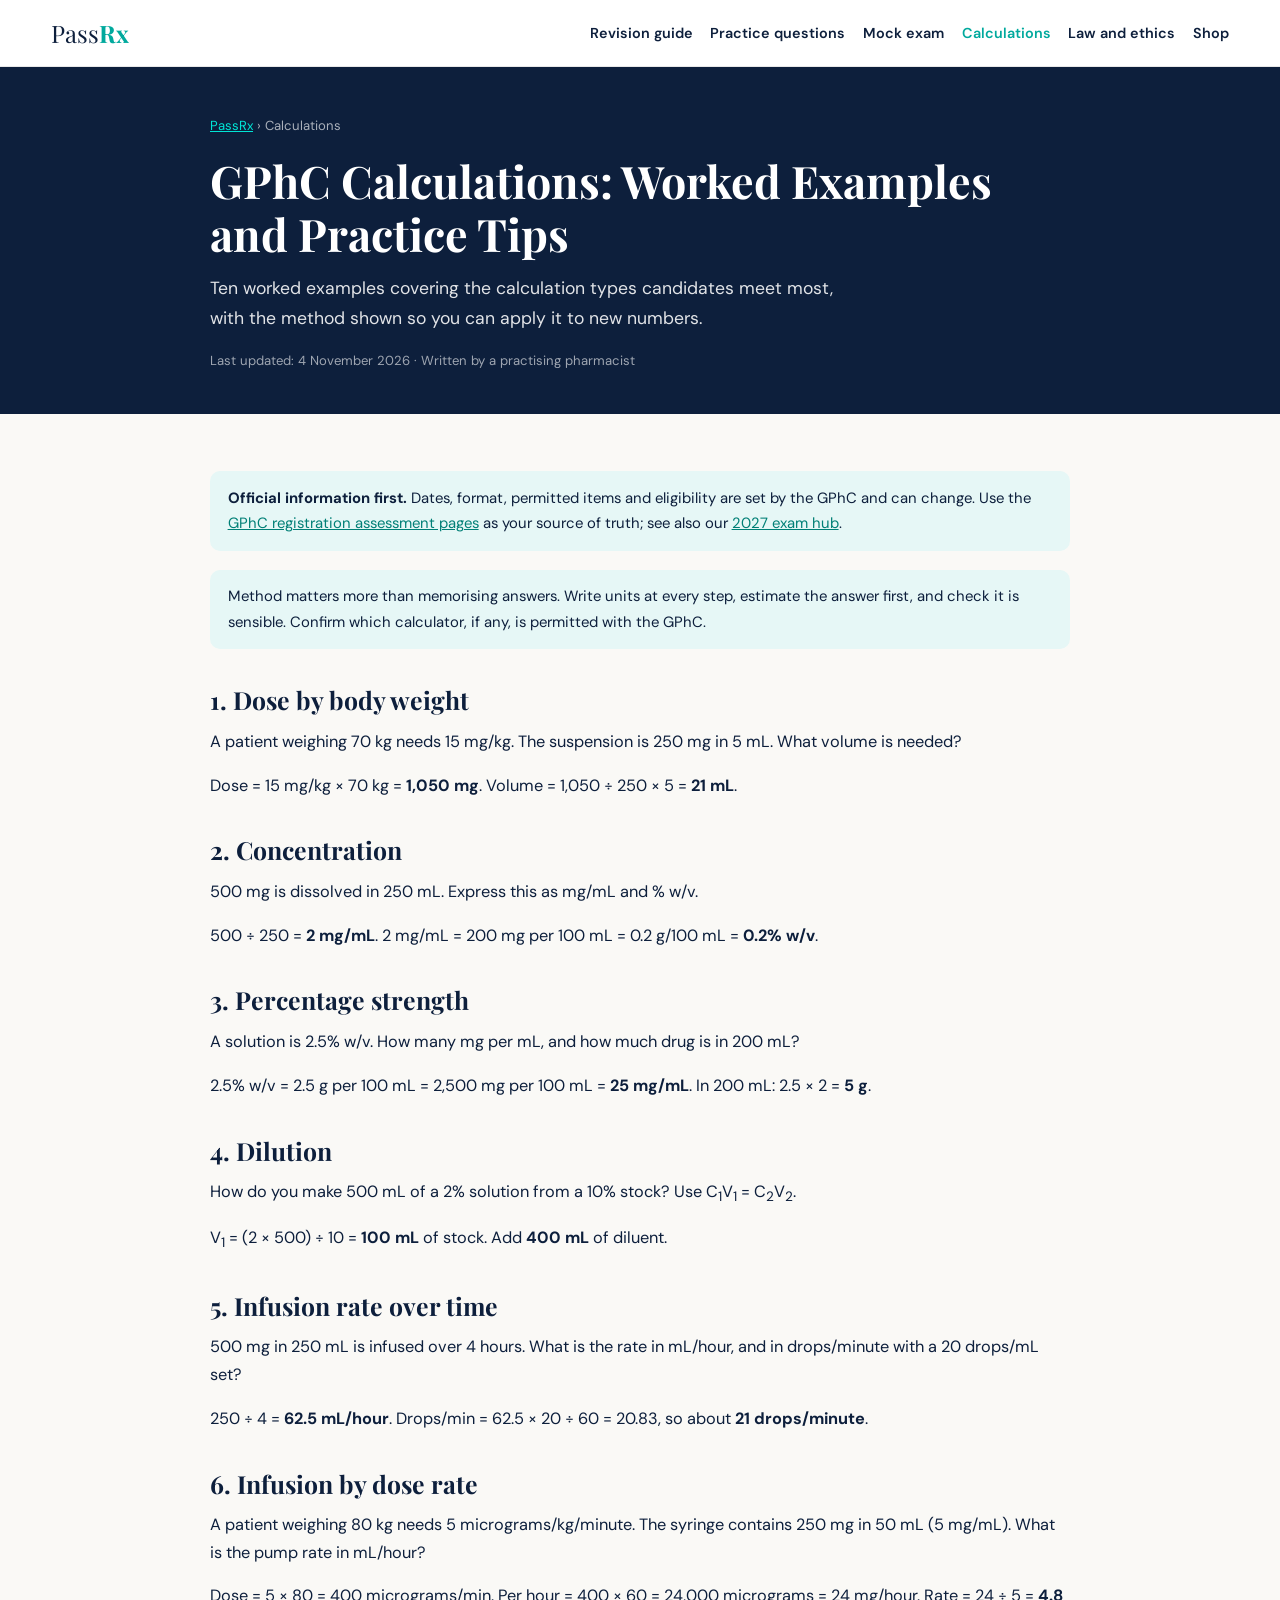
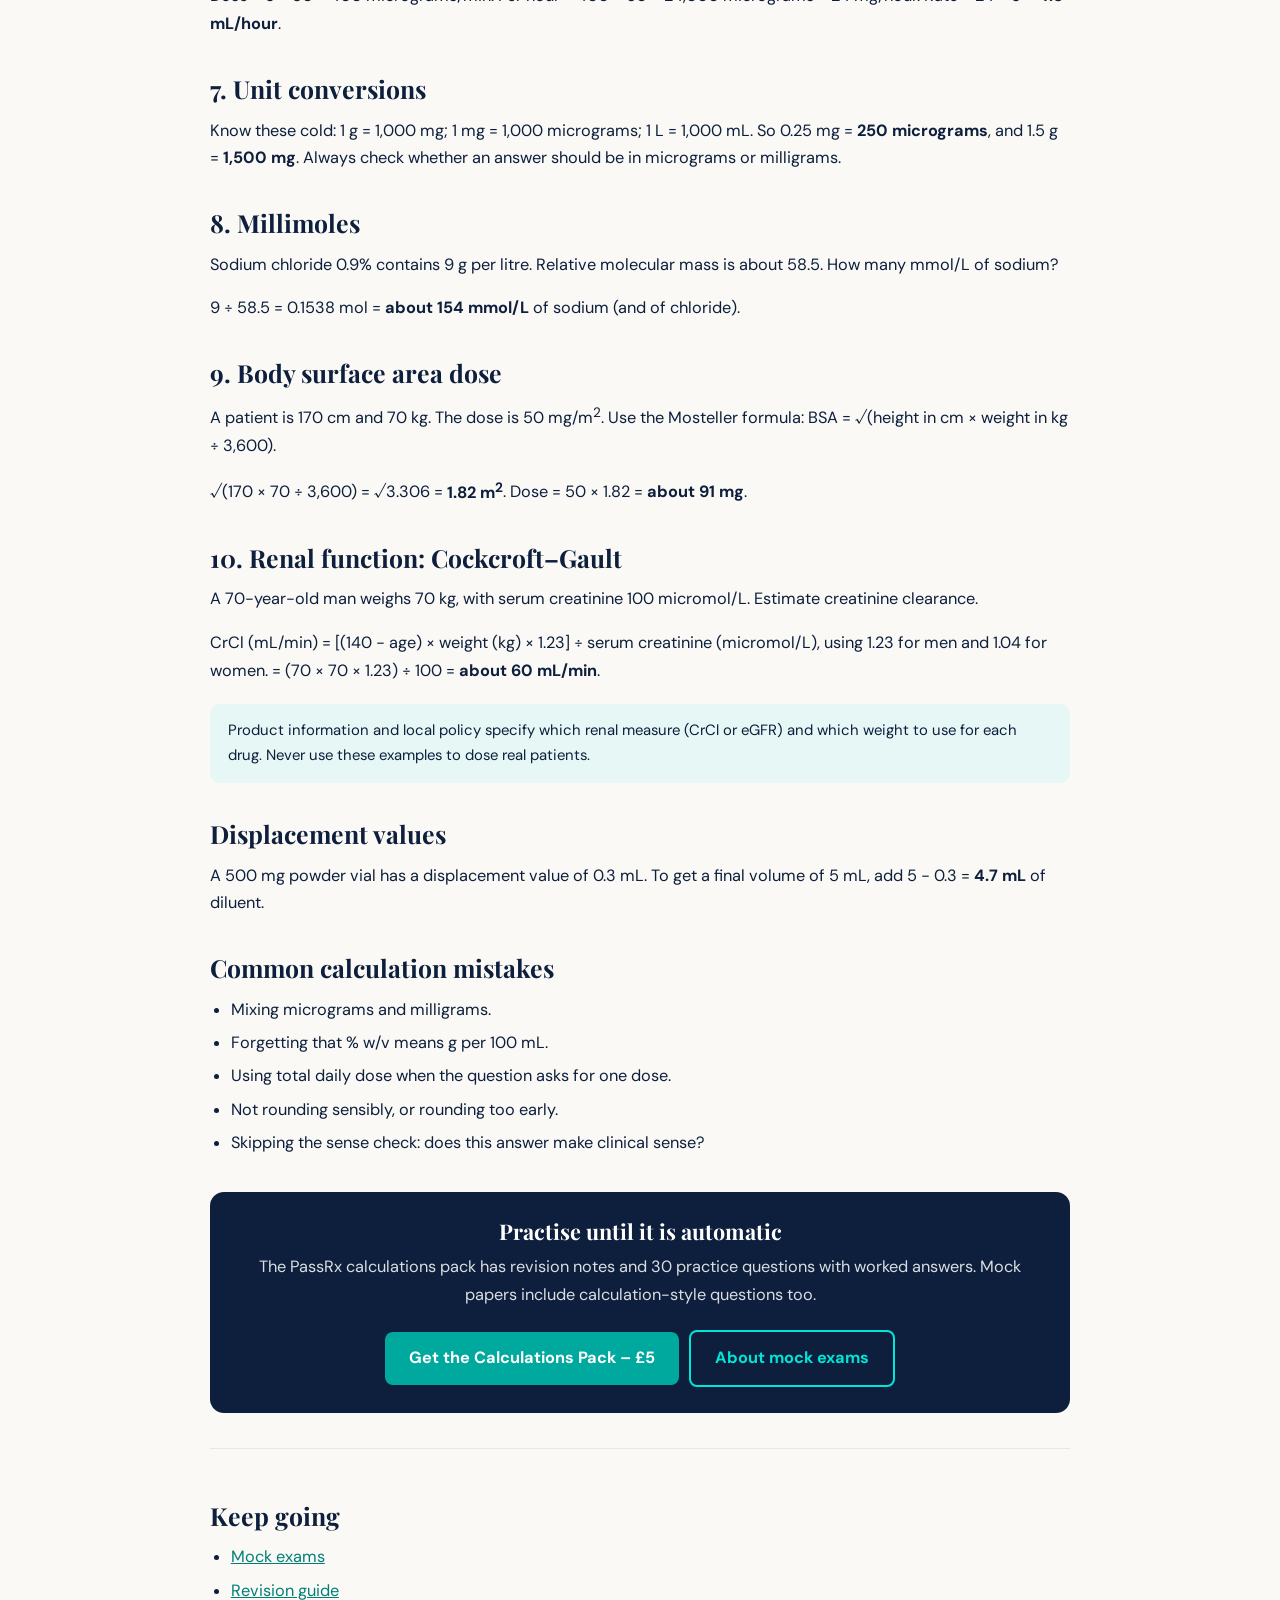
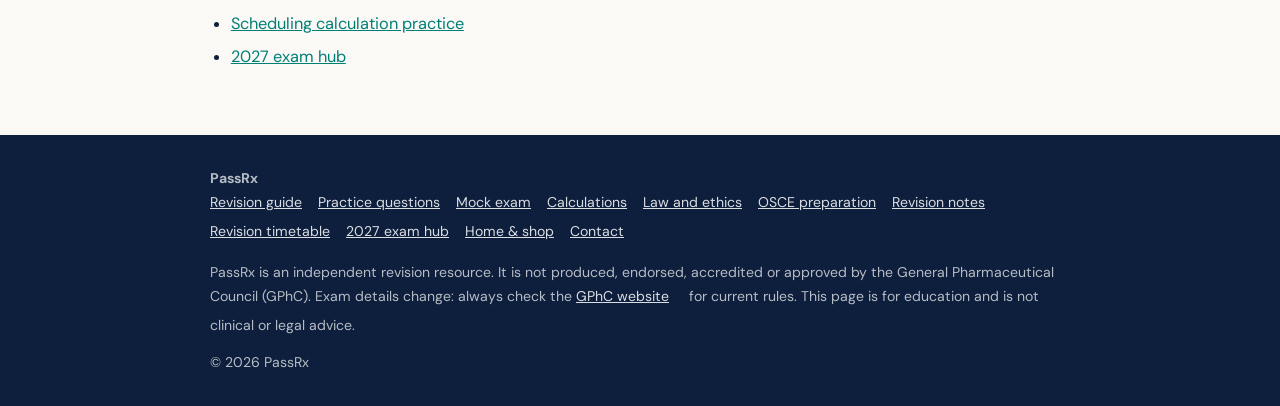
==== gphc-calculations/index.html @ 47ad80b6 "SEO update: fix homepage head and headings, add 9 landing pages, sitemap, robots Co-Authored-By: Cla" ====
<!DOCTYPE html>
<html lang="en-GB">
<head>
<meta charset="utf-8">
<meta name="viewport" content="width=device-width,initial-scale=1">
<title>GPhC Calculations: Worked Examples and Practice | PassRx</title>
<meta name="description" content="Worked pharmacy calculation examples for GPhC revision: doses, concentrations, dilutions, infusion rates, units and renal function, with checks and common mistakes.">
<link rel="canonical" href="https://passrx.org/gphc-calculations/">
<meta name="robots" content="index,follow,max-snippet:-1,max-image-preview:large">
<meta name="theme-color" content="#0d1f3c">
<meta property="og:type" content="article"><meta property="og:site_name" content="PassRx">
<meta property="og:title" content="GPhC Calculations: Worked Examples and Practice | PassRx"><meta property="og:description" content="Worked pharmacy calculation examples for GPhC revision: doses, concentrations, dilutions, infusion rates, units and renal function, with checks and common mistakes."><meta property="og:url" content="https://passrx.org/gphc-calculations/">
<meta name="twitter:card" content="summary">
<link rel="preconnect" href="https://fonts.googleapis.com"><link rel="preconnect" href="https://fonts.gstatic.com" crossorigin>
<link href="https://fonts.googleapis.com/css2?family=Playfair+Display:wght@700&family=DM+Sans:wght@400;600;700&display=swap" rel="stylesheet">
<link rel="stylesheet" href="/assets/seo.css">
<script async src="https://www.googletagmanager.com/gtag/js?id=G-4N3YDHGF9C"></script>
<script>window.dataLayer=window.dataLayer||[];function gtag(){dataLayer.push(arguments);}gtag('js',new Date());gtag('config','G-4N3YDHGF9C');</script>
<script type="application/ld+json">[{"@context": "https://schema.org", "@graph": [{"@type": "WebPage", "@id": "https://passrx.org/gphc-calculations/#webpage", "url": "https://passrx.org/gphc-calculations/", "name": "GPhC Calculations: Worked Examples and Practice | PassRx", "description": "Worked pharmacy calculation examples for GPhC revision: doses, concentrations, dilutions, infusion rates, units and renal function, with checks and common mistakes.", "inLanguage": "en-GB", "isPartOf": {"@id": "https://passrx.org/#website"}, "dateModified": "2026-11-04", "breadcrumb": {"@id": "https://passrx.org/gphc-calculations/#breadcrumb"}}, {"@type": "BreadcrumbList", "@id": "https://passrx.org/gphc-calculations/#breadcrumb", "itemListElement": [{"@type": "ListItem", "position": 1, "name": "PassRx", "item": "https://passrx.org/"}, {"@type": "ListItem", "position": 2, "name": "Calculations", "item": "https://passrx.org/gphc-calculations/"}]}, {"@type": "Product", "name": "Calculations Notes + 30 Questions", "description": "Pharmacy calculations revision notes with 30 practice questions and worked answers.", "brand": {"@type": "Brand", "name": "PassRx"}, "offers": {"@type": "Offer", "url": "https://primenotes.gumroad.com/l/pharmacycalculations", "priceCurrency": "GBP", "price": "5.00", "availability": "https://schema.org/InStock"}}]}]</script>
</head>
<body>
<a class="skip" href="#main">Skip to content</a>
<header class="top"><a class="logo" href="/">Pass<b>Rx</b></a><nav aria-label="Main"><a href="/gphc-registration-assessment-revision/">Revision guide</a><a href="/gphc-registration-assessment-questions/">Practice questions</a><a href="/gphc-mock-exam/">Mock exam</a><a href="/gphc-calculations/" aria-current="page">Calculations</a><a href="/gphc-law-and-ethics/">Law and ethics</a><a href="/#bundles">Shop</a></nav></header>
<section class="hero-s"><div class="in">
<div class="crumbs"><a href="/">PassRx</a> &rsaquo; Calculations</div>
<h1>GPhC Calculations: Worked Examples and Practice Tips</h1><p class="lead">Ten worked examples covering the calculation types candidates meet most, with the method shown so you can apply it to new numbers.</p>
<p class="meta">Last updated: <time datetime="2026-11-04">4 November 2026</time> &middot; Written by a practising pharmacist</p>
</div></section>
<main id="main"><div class="in">
<p class="note"><strong>Official information first.</strong> Dates, format, permitted items and eligibility are set by the GPhC and can change. Use the <a href="https://www.pharmacyregulation.org/" rel="noopener">GPhC registration assessment pages</a> as your source of truth; see also our <a href="/gphc-registration-assessment-2027/">2027 exam hub</a>.</p>
<p class="note">Method matters more than memorising answers. Write units at every step, estimate the answer first, and check it is sensible. Confirm which calculator, if any, is permitted with the GPhC.</p>
<h2>1. Dose by body weight</h2>
<p>A patient weighing 70 kg needs 15 mg/kg. The suspension is 250 mg in 5 mL. What volume is needed?</p>
<p>Dose = 15 mg/kg &times; 70 kg = <strong>1,050 mg</strong>. Volume = 1,050 &divide; 250 &times; 5 = <strong>21 mL</strong>.</p>
<h2>2. Concentration</h2>
<p>500 mg is dissolved in 250 mL. Express this as mg/mL and % w/v.</p>
<p>500 &divide; 250 = <strong>2 mg/mL</strong>. 2 mg/mL = 200 mg per 100 mL = 0.2 g/100 mL = <strong>0.2% w/v</strong>.</p>
<h2>3. Percentage strength</h2>
<p>A solution is 2.5% w/v. How many mg per mL, and how much drug is in 200 mL?</p>
<p>2.5% w/v = 2.5 g per 100 mL = 2,500 mg per 100 mL = <strong>25 mg/mL</strong>. In 200 mL: 2.5 &times; 2 = <strong>5 g</strong>.</p>
<h2>4. Dilution</h2>
<p>How do you make 500 mL of a 2% solution from a 10% stock? Use C<sub>1</sub>V<sub>1</sub> = C<sub>2</sub>V<sub>2</sub>.</p>
<p>V<sub>1</sub> = (2 &times; 500) &divide; 10 = <strong>100 mL</strong> of stock. Add <strong>400 mL</strong> of diluent.</p>
<h2>5. Infusion rate over time</h2>
<p>500 mg in 250 mL is infused over 4 hours. What is the rate in mL/hour, and in drops/minute with a 20 drops/mL set?</p>
<p>250 &divide; 4 = <strong>62.5 mL/hour</strong>. Drops/min = 62.5 &times; 20 &divide; 60 = 20.83, so about <strong>21 drops/minute</strong>.</p>
<h2>6. Infusion by dose rate</h2>
<p>A patient weighing 80 kg needs 5 micrograms/kg/minute. The syringe contains 250 mg in 50 mL (5 mg/mL). What is the pump rate in mL/hour?</p>
<p>Dose = 5 &times; 80 = 400 micrograms/min. Per hour = 400 &times; 60 = 24,000 micrograms = 24 mg/hour. Rate = 24 &divide; 5 = <strong>4.8 mL/hour</strong>.</p>
<h2>7. Unit conversions</h2>
<p>Know these cold: 1 g = 1,000 mg; 1 mg = 1,000 micrograms; 1 L = 1,000 mL. So 0.25 mg = <strong>250 micrograms</strong>, and 1.5 g = <strong>1,500 mg</strong>. Always check whether an answer should be in micrograms or milligrams.</p>
<h2>8. Millimoles</h2>
<p>Sodium chloride 0.9% contains 9 g per litre. Relative molecular mass is about 58.5. How many mmol/L of sodium?</p>
<p>9 &divide; 58.5 = 0.1538 mol = <strong>about 154 mmol/L</strong> of sodium (and of chloride).</p>
<h2>9. Body surface area dose</h2>
<p>A patient is 170 cm and 70 kg. The dose is 50 mg/m<sup>2</sup>. Use the Mosteller formula: BSA = &radic;(height in cm &times; weight in kg &divide; 3,600).</p>
<p>&radic;(170 &times; 70 &divide; 3,600) = &radic;3.306 = <strong>1.82 m<sup>2</sup></strong>. Dose = 50 &times; 1.82 = <strong>about 91 mg</strong>.</p>
<h2>10. Renal function: Cockcroft&ndash;Gault</h2>
<p>A 70-year-old man weighs 70 kg, with serum creatinine 100 micromol/L. Estimate creatinine clearance.</p>
<p>CrCl (mL/min) = [(140 &minus; age) &times; weight (kg) &times; 1.23] &divide; serum creatinine (micromol/L), using 1.23 for men and 1.04 for women. = (70 &times; 70 &times; 1.23) &divide; 100 = <strong>about 60 mL/min</strong>.</p>
<p class="note">Product information and local policy specify which renal measure (CrCl or eGFR) and which weight to use for each drug. Never use these examples to dose real patients.</p>
<h2>Displacement values</h2>
<p>A 500 mg powder vial has a displacement value of 0.3 mL. To get a final volume of 5 mL, add 5 &minus; 0.3 = <strong>4.7 mL</strong> of diluent.</p>
<h2>Common calculation mistakes</h2>
<ul><li>Mixing micrograms and milligrams.</li><li>Forgetting that % w/v means g per 100 mL.</li><li>Using total daily dose when the question asks for one dose.</li><li>Not rounding sensibly, or rounding too early.</li><li>Skipping the sense check: does this answer make clinical sense?</li></ul>
<div class="cta"><h2>Practise until it is automatic</h2><p>The PassRx calculations pack has revision notes and 30 practice questions with worked answers. Mock papers include calculation-style questions too.</p><a class="btn" href="https://primenotes.gumroad.com/l/pharmacycalculations" target="_blank" rel="noopener">Get the Calculations Pack &ndash; &pound;5</a><a class="btn alt" href="/gphc-mock-exam/">About mock exams</a></div>
<div class="related"><h2>Keep going</h2><ul><li><a href="/gphc-mock-exam/">Mock exams</a></li><li><a href="/gphc-registration-assessment-revision/">Revision guide</a></li><li><a href="/gphc-revision-timetable/">Scheduling calculation practice</a></li><li><a href="/gphc-registration-assessment-2027/">2027 exam hub</a></li></ul></div>
</div></main>
<footer class="site"><div><strong>PassRx</strong><br><a href="/gphc-registration-assessment-revision/">Revision guide</a><a href="/gphc-registration-assessment-questions/">Practice questions</a><a href="/gphc-mock-exam/">Mock exam</a><a href="/gphc-calculations/">Calculations</a><a href="/gphc-law-and-ethics/">Law and ethics</a><a href="/gphc-osce/">OSCE preparation</a><a href="/gphc-revision-notes/">Revision notes</a><a href="/gphc-revision-timetable/">Revision timetable</a><a href="/gphc-registration-assessment-2027/">2027 exam hub</a><a href="/">Home &amp; shop</a><a href="mailto:primenotesedu@gmail.com">Contact</a></div>
<p>PassRx is an independent revision resource. It is not produced, endorsed, accredited or approved by the General Pharmaceutical Council (GPhC). Exam details change: always check the <a href="https://www.pharmacyregulation.org/" rel="noopener">GPhC website</a> for current rules. This page is for education and is not clinical or legal advice.</p>
<p>&copy; 2026 PassRx</p></footer>
</body></html>
---- assets/seo.css ----
:root{--n:#0d1f3c;--t:#00a99d;--tb:#00e5d6;--tl:#e6f7f6;--c:#faf9f6;--m:#5b6472;--w:#fff;}
*{margin:0;padding:0;box-sizing:border-box}
html{scroll-behavior:smooth}
body{font-family:"DM Sans",system-ui,sans-serif;background:var(--c);color:var(--n);line-height:1.7;font-size:1.02rem}
a{color:#007f76}a:hover{color:var(--n)}
.skip{position:absolute;left:-999px;top:0;background:var(--n);color:#fff;padding:.6rem 1rem;z-index:200}.skip:focus{left:0}
header.top{display:flex;align-items:center;justify-content:space-between;flex-wrap:wrap;gap:.6rem 1.2rem;padding:.8rem 4%;background:var(--w);border-bottom:1px solid #e8e8e8;position:sticky;top:0;z-index:50}
.logo{font-family:"Playfair Display",serif;font-size:1.5rem;color:var(--n);text-decoration:none}.logo b{color:var(--t)}
header.top nav{display:flex;flex-wrap:wrap;gap:.3rem 1.1rem;font-size:.9rem}
header.top nav a{color:var(--n);text-decoration:none;font-weight:600}header.top nav a:hover,header.top nav a[aria-current]{color:var(--t)}
.hero-s{background:var(--n);color:#fff;padding:3rem 4% 2.6rem}
.hero-s .in,main .in{max-width:860px;margin:0 auto}
.crumbs{font-size:.82rem;color:rgba(255,255,255,.65);margin-bottom:1rem}.crumbs a{color:var(--tb)}
h1{font-family:"Playfair Display",serif;font-size:clamp(1.9rem,4.5vw,2.8rem);line-height:1.2;margin-bottom:.8rem}
.lead{font-size:1.1rem;color:rgba(255,255,255,.88);max-width:660px}
.meta{font-size:.82rem;color:rgba(255,255,255,.6);margin-top:1rem}
main{padding:2.4rem 4% 3rem}
main h2{font-family:"Playfair Display",serif;font-size:1.55rem;margin:2.2rem 0 .7rem;line-height:1.3}
main h3{font-size:1.1rem;margin:1.4rem 0 .4rem}
main p,main ul,main ol{margin-bottom:1rem}main ul,main ol{padding-left:1.3rem}main li{margin-bottom:.35rem}
.card{background:var(--w);border:1.5px solid #e2e8f0;border-radius:12px;padding:1.2rem 1.3rem;margin:1.2rem 0}
.q{border-left:4px solid var(--t)}
.q summary{cursor:pointer;font-weight:600;margin-top:.5rem}
.note{background:var(--tl);border-radius:10px;padding:.9rem 1.1rem;font-size:.93rem;margin:1.2rem 0}
.warn{background:#fff7e6;border:1px solid #f1d28a;border-radius:10px;padding:.9rem 1.1rem;font-size:.93rem;margin:1.2rem 0}
.cta{background:var(--n);color:#fff;border-radius:14px;padding:1.6rem;margin:2.2rem 0;text-align:center}
.cta h2{color:#fff;margin:0 0 .5rem!important;font-size:1.35rem!important}.cta p{color:rgba(255,255,255,.85)}
.btn{display:inline-block;background:var(--t);color:#fff!important;font-weight:700;text-decoration:none;padding:.8rem 1.5rem;border-radius:8px;margin:.3rem .3rem 0}
.btn:hover{background:var(--tb);color:var(--n)!important}.btn.alt{background:transparent;border:2px solid var(--tb);color:var(--tb)!important}
table{width:100%;border-collapse:collapse;margin:1rem 0;font-size:.93rem;background:var(--w)}
th,td{border:1px solid #e2e8f0;padding:.55rem .7rem;text-align:left;vertical-align:top}th{background:var(--tl)}
.tw{overflow-x:auto}
.grid{display:grid;grid-template-columns:repeat(auto-fill,minmax(230px,1fr));gap:12px;margin:1rem 0}
.grid a{display:block;background:var(--w);border:1.5px solid #e2e8f0;border-radius:10px;padding:.9rem 1rem;text-decoration:none;color:var(--n)}
.grid a:hover{border-color:var(--t)}.grid span{display:block;font-size:.86rem;color:var(--m);font-weight:400}
.related{border-top:1px solid #e2e8f0;margin-top:2rem;padding-top:1rem}
.upd{background:var(--tl);border:1.5px dashed var(--t);border-radius:10px;padding:1rem 1.2rem;margin:1rem 0}
footer.site{background:var(--n);color:rgba(255,255,255,.7);padding:2rem 4%;font-size:.88rem}
footer.site a{color:rgba(255,255,255,.85);display:inline-block;margin:0 1rem .3rem 0}
footer.site p{max-width:860px;margin:.8rem auto 0}footer.site div{max-width:860px;margin:0 auto}
@media(max-width:600px){main{padding:1.6rem 5% 2.4rem}.hero-s{padding:2rem 5%}}
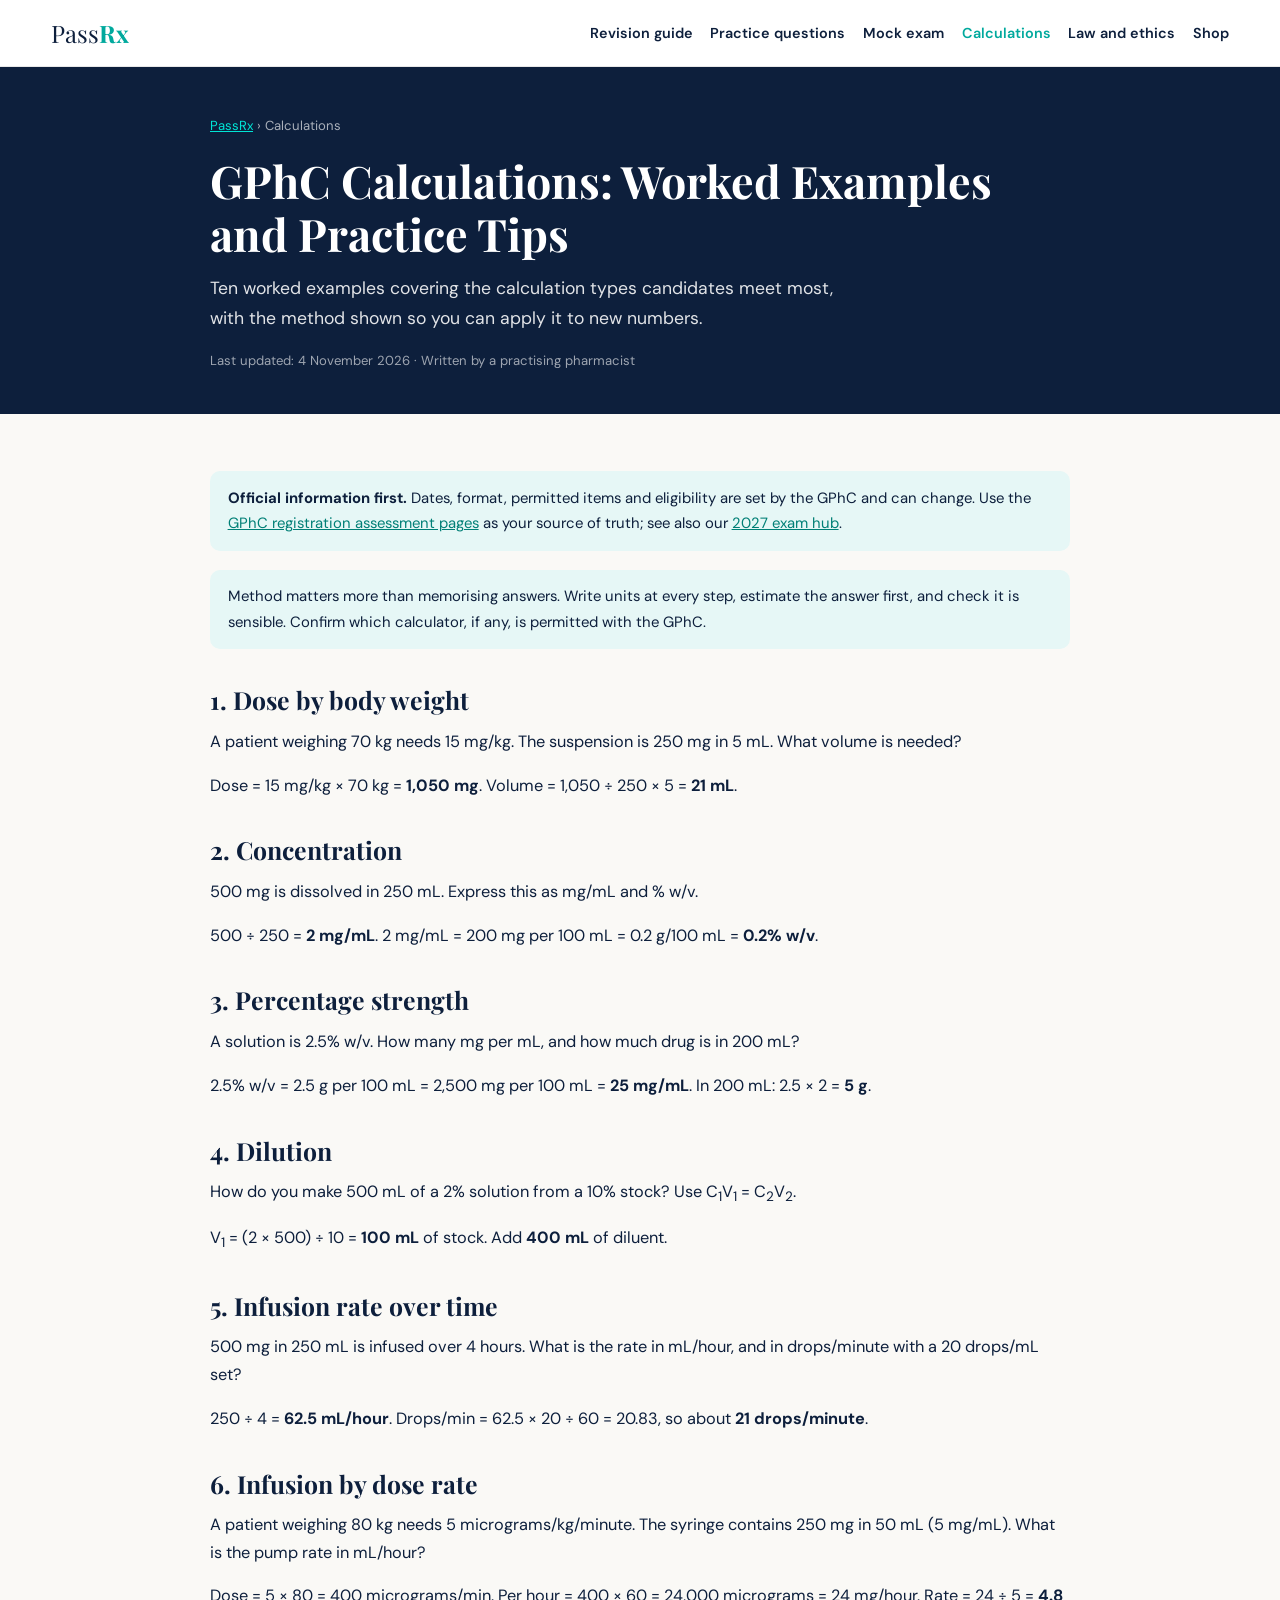
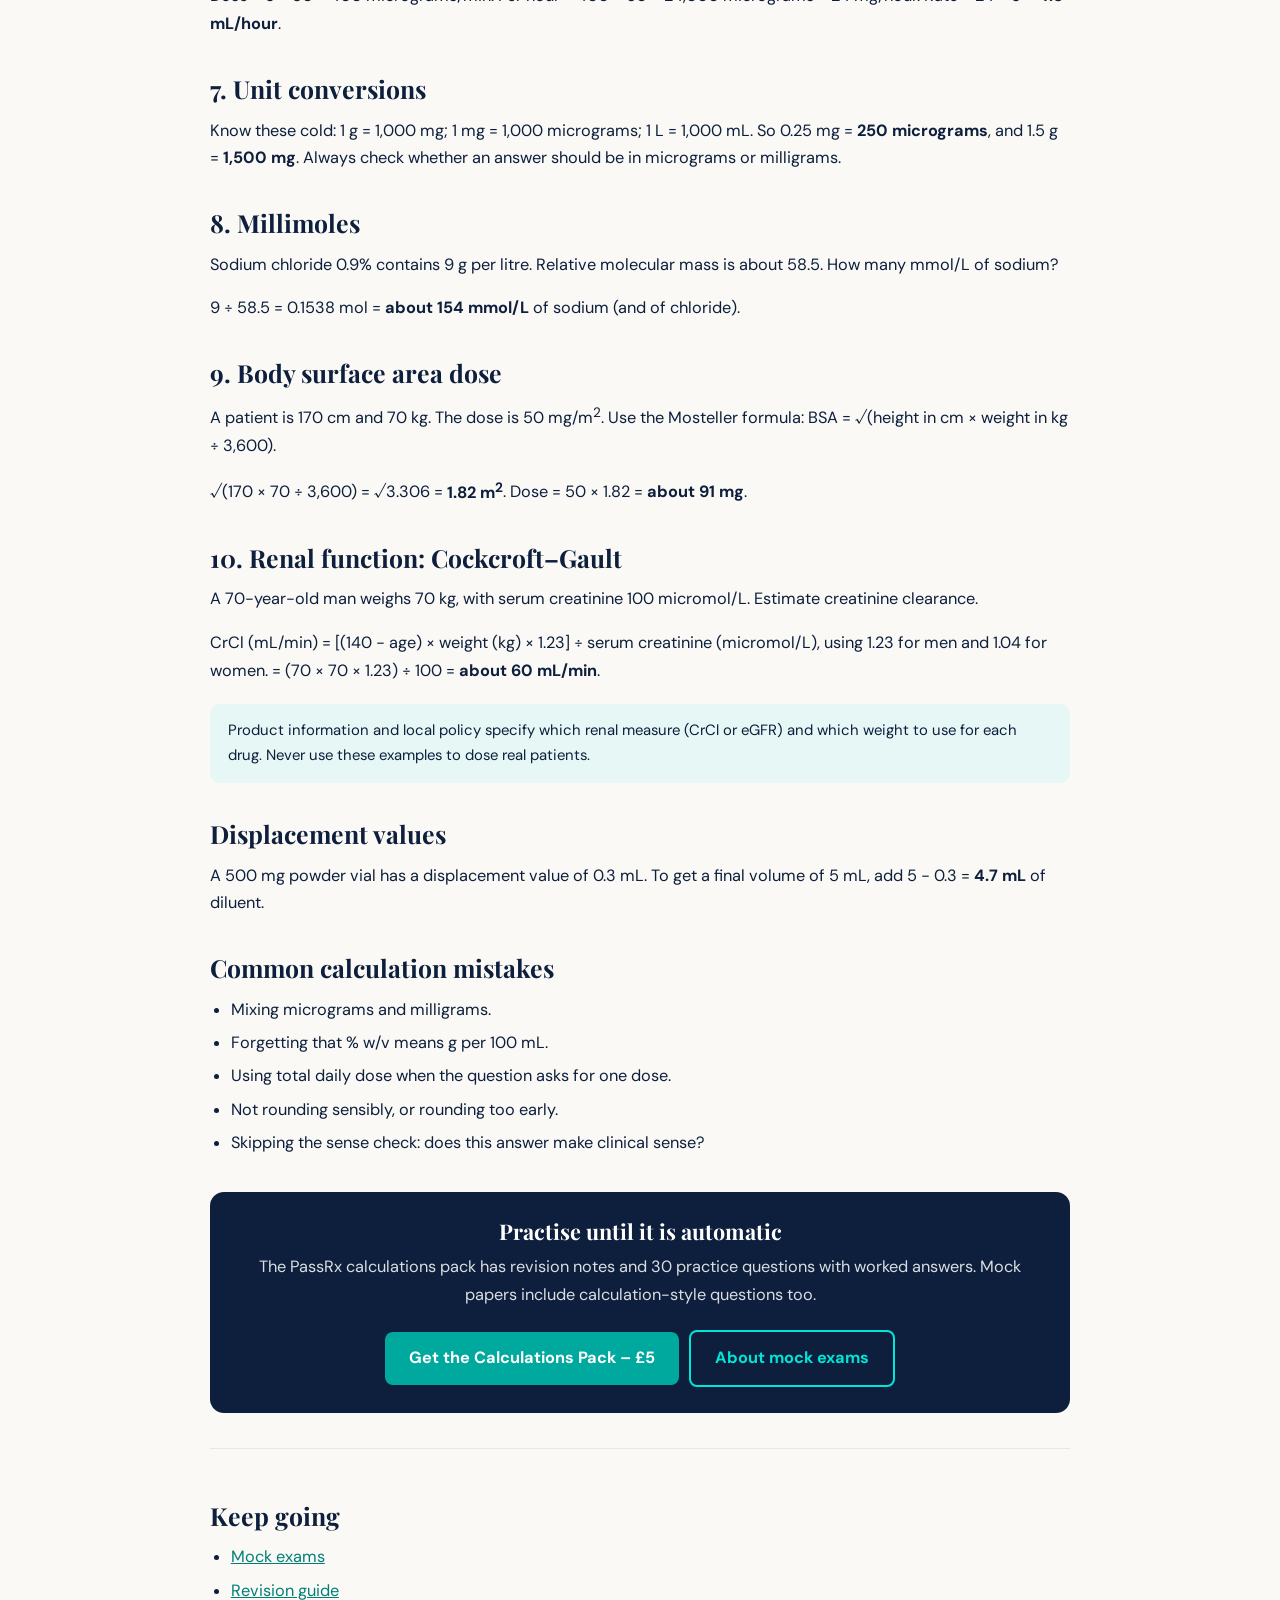
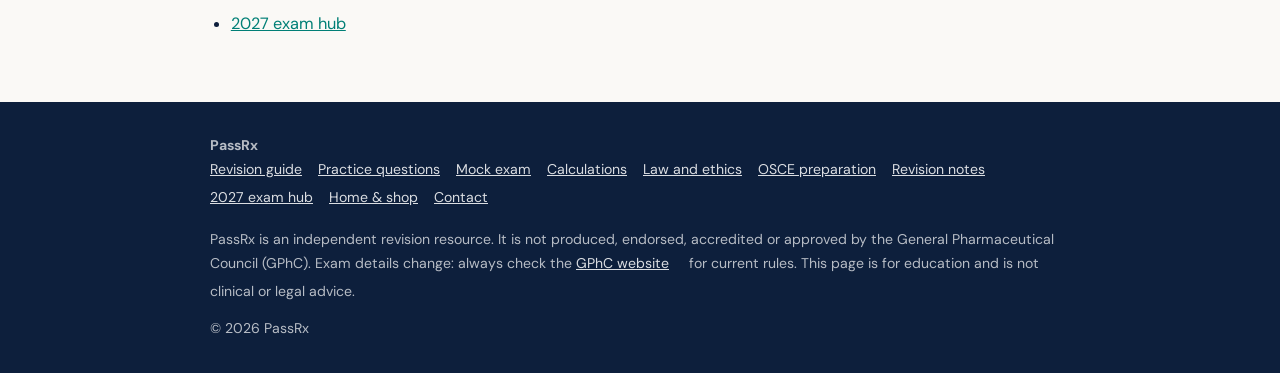
==== commit 18ec44e8: "Remove free revision timetable guide page and its links Co-Authored-By: Claude Sonnet 5.5 <noreply@a" ====
--- a/gphc-calculations/index.html
+++ b/gphc-calculations/index.html
@@ -64,9 +64,9 @@
 <h2>Common calculation mistakes</h2>
 <ul><li>Mixing micrograms and milligrams.</li><li>Forgetting that % w/v means g per 100 mL.</li><li>Using total daily dose when the question asks for one dose.</li><li>Not rounding sensibly, or rounding too early.</li><li>Skipping the sense check: does this answer make clinical sense?</li></ul>
 <div class="cta"><h2>Practise until it is automatic</h2><p>The PassRx calculations pack has revision notes and 30 practice questions with worked answers. Mock papers include calculation-style questions too.</p><a class="btn" href="https://primenotes.gumroad.com/l/pharmacycalculations" target="_blank" rel="noopener">Get the Calculations Pack &ndash; &pound;5</a><a class="btn alt" href="/gphc-mock-exam/">About mock exams</a></div>
-<div class="related"><h2>Keep going</h2><ul><li><a href="/gphc-mock-exam/">Mock exams</a></li><li><a href="/gphc-registration-assessment-revision/">Revision guide</a></li><li><a href="/gphc-revision-timetable/">Scheduling calculation practice</a></li><li><a href="/gphc-registration-assessment-2027/">2027 exam hub</a></li></ul></div>
+<div class="related"><h2>Keep going</h2><ul><li><a href="/gphc-mock-exam/">Mock exams</a></li><li><a href="/gphc-registration-assessment-revision/">Revision guide</a></li><li><a href="/gphc-registration-assessment-2027/">2027 exam hub</a></li></ul></div>
 </div></main>
-<footer class="site"><div><strong>PassRx</strong><br><a href="/gphc-registration-assessment-revision/">Revision guide</a><a href="/gphc-registration-assessment-questions/">Practice questions</a><a href="/gphc-mock-exam/">Mock exam</a><a href="/gphc-calculations/">Calculations</a><a href="/gphc-law-and-ethics/">Law and ethics</a><a href="/gphc-osce/">OSCE preparation</a><a href="/gphc-revision-notes/">Revision notes</a><a href="/gphc-revision-timetable/">Revision timetable</a><a href="/gphc-registration-assessment-2027/">2027 exam hub</a><a href="/">Home &amp; shop</a><a href="mailto:primenotesedu@gmail.com">Contact</a></div>
+<footer class="site"><div><strong>PassRx</strong><br><a href="/gphc-registration-assessment-revision/">Revision guide</a><a href="/gphc-registration-assessment-questions/">Practice questions</a><a href="/gphc-mock-exam/">Mock exam</a><a href="/gphc-calculations/">Calculations</a><a href="/gphc-law-and-ethics/">Law and ethics</a><a href="/gphc-osce/">OSCE preparation</a><a href="/gphc-revision-notes/">Revision notes</a><a href="/gphc-registration-assessment-2027/">2027 exam hub</a><a href="/">Home &amp; shop</a><a href="mailto:primenotesedu@gmail.com">Contact</a></div>
 <p>PassRx is an independent revision resource. It is not produced, endorsed, accredited or approved by the General Pharmaceutical Council (GPhC). Exam details change: always check the <a href="https://www.pharmacyregulation.org/" rel="noopener">GPhC website</a> for current rules. This page is for education and is not clinical or legal advice.</p>
 <p>&copy; 2026 PassRx</p></footer>
 </body></html>
